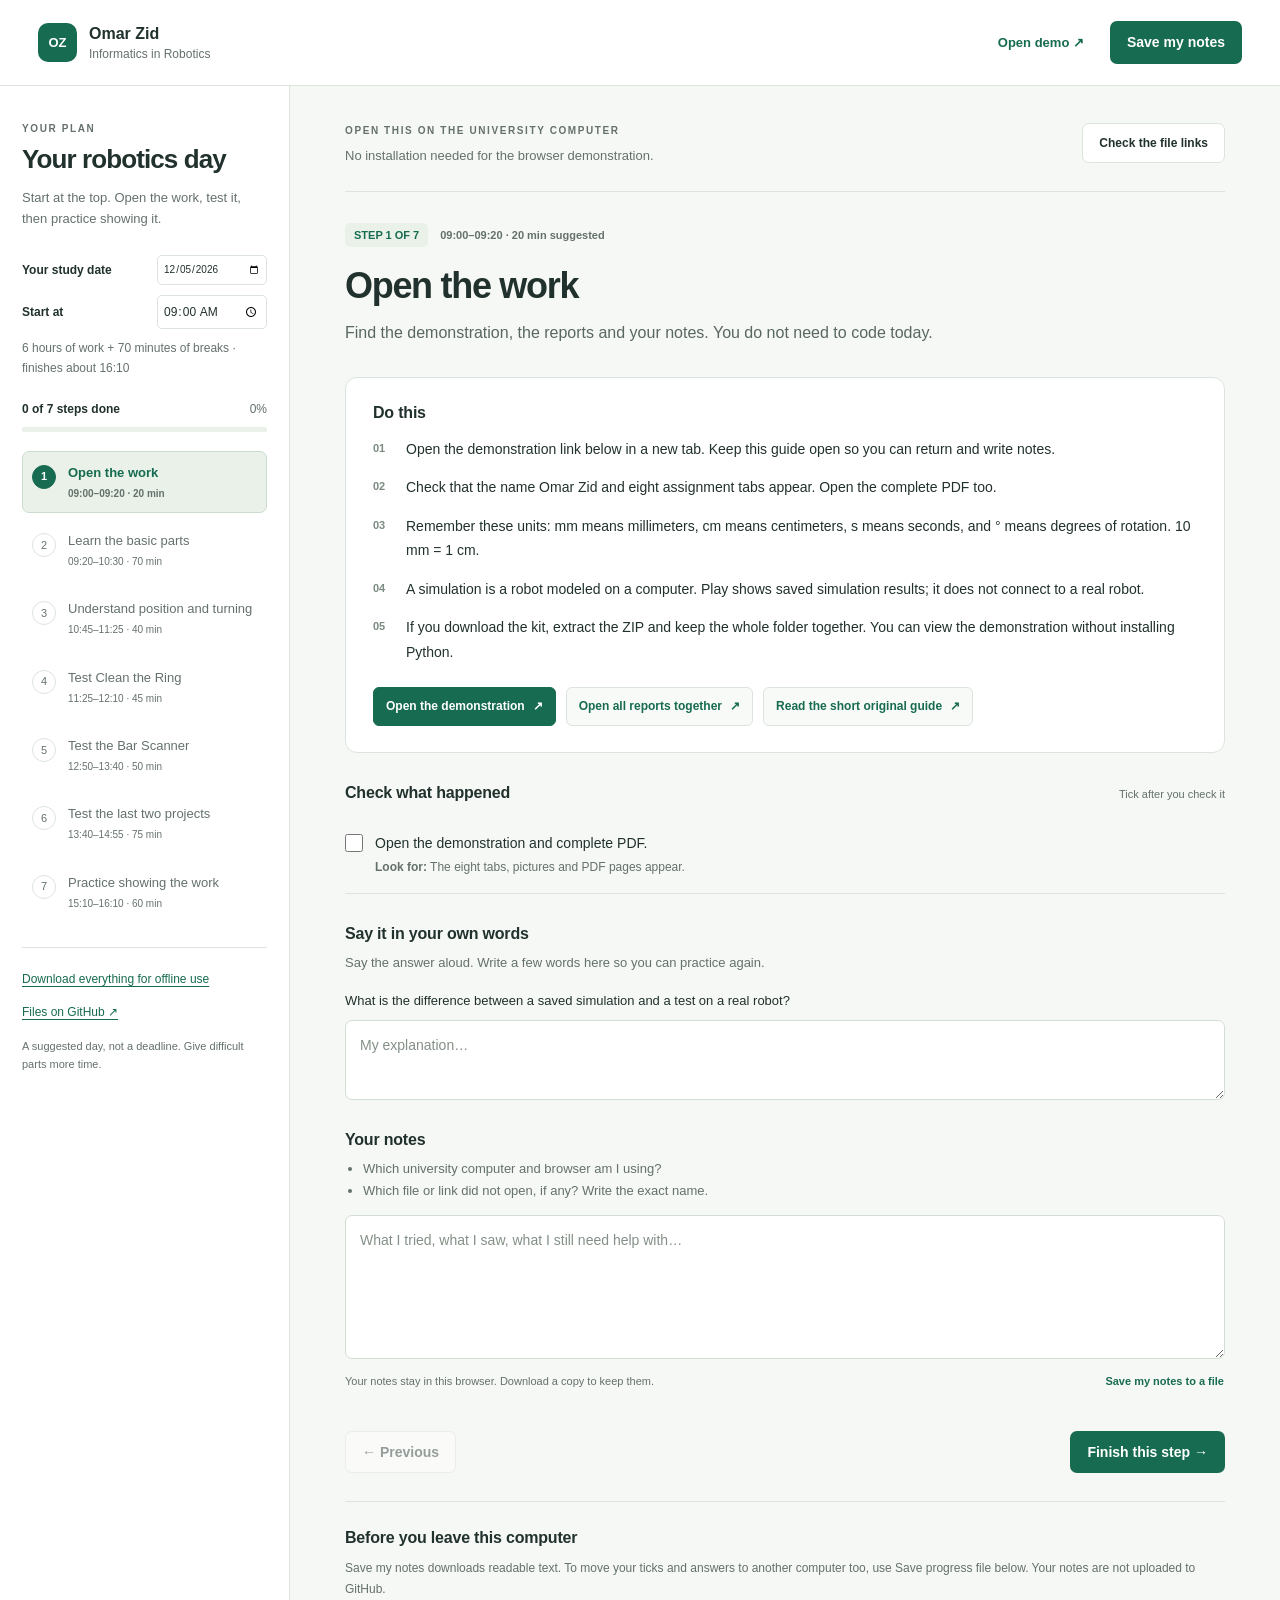
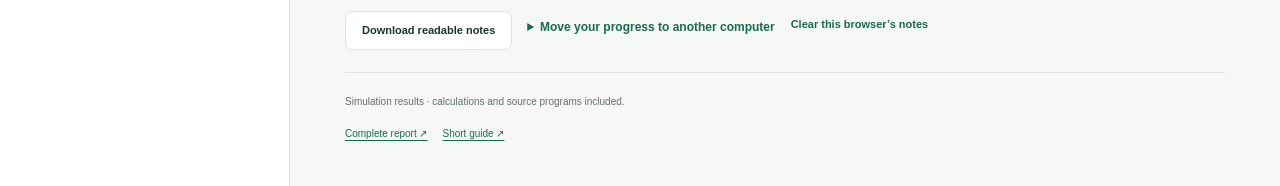
==== index.html @ d0250bc2 "Publish Omar Zid robotics day guide and verified coursework kit" ====
<!doctype html>
<html lang="en">
<head>
  <meta charset="utf-8">
  <meta name="viewport" content="width=device-width, initial-scale=1">
  <meta name="description" content="Omar Zid's simple university robotics walkthrough. Follow one study day, test the demonstrations, practice your explanation and download your notes.">
  <meta name="theme-color" content="#176b50">
  <link rel="icon" href="favicon.svg" type="image/svg+xml">
  <title>Omar Zid · Your robotics day</title>
  <link rel="stylesheet" href="styles.css">
  <script src="guide-content.js" defer></script>
  <script src="app.js" defer></script>
</head>
<body>
  <a class="skip" href="#step-title">Skip to the current step</a>
  <header class="topbar">
    <a class="identity" href="#start"><span class="brand-mark" aria-hidden="true">OZ</span><span><strong>Omar Zid</strong><small>Informatics in Robotics</small></span></a>
    <div class="top-actions"><a href="kit/Start_Here.html" target="_blank" rel="noopener">Open demo <span aria-hidden="true">↗</span></a><button type="button" id="export-top" class="primary">Save my notes</button></div>
  </header>
  <div class="workspace">
    <aside class="sidebar">
      <div class="sidebar-intro"><span class="eyebrow">Your plan</span><h1>Your robotics day</h1><p>Start at the top. Open the work, test it, then practice showing it.</p></div>
      <div class="day-settings"><label for="study-date">Your study date</label><input type="date" id="study-date"><label for="start-time">Start at</label><input type="time" id="start-time" value="09:00"><p id="day-duration">6 hours of work + 70 minutes of breaks</p></div>
      <div class="progress-summary"><div><strong id="step-count">0 of 7 steps done</strong><span id="percent">0%</span></div><progress id="progress" max="7" value="0" aria-label="Steps completed"></progress></div>
      <nav id="steps-nav" aria-label="One-day steps"></nav>
      <div class="sidebar-foot"><a href="downloads/Omar_Zid_University_Kit.zip" download>Download everything for offline use</a><a href="https://github.com/tsarumar/nxt" target="_blank" rel="noopener">Files on GitHub ↗</a><p>A suggested day, not a deadline. Give difficult parts more time.</p></div>
    </aside>
    <main id="main">
      <div class="welcome"><div><span class="eyebrow">Open this on the university computer</span><p>No installation needed for the browser demonstration.</p></div><button type="button" id="health-check" class="quiet">Check the file links</button></div>
      <p id="health-result" class="notice" role="status" hidden></p>
      <div class="step-meta"><span id="step-position"></span><span id="time-block"></span></div>
      <h2 id="step-title" tabindex="-1"></h2>
      <p id="step-goal" class="lead"></p>
      <section class="instructions" aria-labelledby="actions-title"><h3 id="actions-title">Do this</h3><ol id="actions-list"></ol><div id="step-links" class="resource-links"></div></section>
      <section class="checks-section" aria-labelledby="check-title"><div class="section-heading"><h3 id="check-title">Check what happened</h3><span>Tick after you check it</span></div><div id="step-checks"></div></section>
      <section class="explain-section" aria-labelledby="explain-title"><h3 id="explain-title">Say it in your own words</h3><p class="subtle">Say the answer aloud. Write a few words here so you can practice again.</p><div id="explain-fields"></div></section>
      <section class="notes-section" aria-labelledby="notes-title"><h3 id="notes-title">Your notes</h3><ul id="note-prompts" class="subtle"></ul><label class="sr-only" for="step-notes">Notes for this step</label><textarea id="step-notes" rows="5" placeholder="What I tried, what I saw, what I still need help with…"></textarea><div class="save-line"><span id="save-status" role="status">Your notes stay in this browser.</span><button type="button" id="export-step" class="text-button">Save my notes to a file</button></div></section>
      <section id="readiness" class="readiness" aria-labelledby="readiness-title" hidden><h3 id="readiness-title">Am I ready to show the computer work?</h3><div id="readiness-checks"></div><p id="readiness-result" class="readiness-result" role="status"></p><p id="readiness-note" class="subtle"></p><details><summary>If you also need a real NXT robot</summary><p>The website cannot test the physical robot. Work with your teacher on compiling the NXC programs, measuring and calibrating the build, checking the stopping controls, testing each task and saving real results. A real Bluetooth test needs two connected robots.</p><a href="kit/code/README.md" target="_blank" rel="noopener">Open the real-robot instructions ↗</a></details></section>
      <div id="break-note" class="break-note" hidden></div>
      <div class="step-footer"><button type="button" id="previous" class="quiet">← Previous</button><p id="finish-hint" role="status"></p><button type="button" id="finish-step" class="primary">Finish this step →</button></div>
      <section class="take-notes" aria-labelledby="take-notes-title"><h3 id="take-notes-title">Before you leave this computer</h3><p>Save my notes downloads readable text. To move your ticks and answers to another computer too, use Save progress file below. Your notes are not uploaded to GitHub.</p><div class="note-tools"><button type="button" id="export-bottom" class="quiet">Download readable notes</button><details><summary>Move your progress to another computer</summary><p>Save a progress file here, then load that file on the next computer.</p><div class="note-tools"><button type="button" id="backup" class="quiet">Save progress file</button><label class="file-button" for="restore">Load progress file<input id="restore" type="file" accept="application/json,.json"></label></div></details><button type="button" id="clear" class="text-button">Clear this browser’s notes</button></div></section>
      <footer class="page-footer"><span>Simulation results · calculations and source programs included.</span><a href="kit/Omar_Zid_Complete_Robotics.pdf" target="_blank" rel="noopener">Complete report ↗</a><a href="kit/00_READ_ME_FIRST.txt" target="_blank" rel="noopener">Short guide ↗</a></footer>
    </main>
  </div>
  <dialog id="clear-dialog"><form method="dialog"><h2>Clear the notes on this browser?</h2><p>Download your notes first if you want to keep them. Exported files will stay on your computer.</p><div class="dialog-buttons"><button value="cancel" class="quiet">Keep my notes</button><button value="clear" class="danger">Clear notes</button></div></form></dialog>
  <div id="toast" role="status" class="toast" hidden></div>
  <noscript>This walkthrough needs JavaScript. You can still <a href="kit/00_READ_ME_FIRST.txt">read the simple guide</a> or <a href="kit/Omar_Zid_Complete_Robotics.pdf">open the complete report</a>.</noscript>
</body>
</html>
---- styles.css ----
:root{font-family:Inter,"Segoe UI",Arial,sans-serif;color:#21312d;background:#f6f8f5;--green:#176b50;--ink:#21312d;--muted:#64716c;--border:#dce4dd;--paper:#fff;--pale:#e9f1e9;--radius:12px}*{box-sizing:border-box}body{margin:0}button,input,textarea{font:inherit}a{color:var(--green);text-underline-offset:3px}button,a,input,textarea,summary{touch-action:manipulation}button{cursor:pointer;border-radius:7px;border:1px solid transparent;padding:11px 16px;font-size:14px;font-weight:600;line-height:1.35}button:disabled{cursor:default;opacity:.45}button:hover:not(:disabled),.file-button:hover{filter:brightness(.96)}.primary{background:var(--green);color:white}.quiet{background:white;border-color:var(--border);color:var(--ink)}.text-button{color:var(--green);padding:5px 0;background:none;font-size:13px}.danger{background:#a13328;color:white}:focus-visible{outline:3px solid #67a68c;outline-offset:4px}.topbar{min-height:86px;display:flex;align-items:center;justify-content:space-between;padding:15px 38px;border-bottom:1px solid var(--border);background:white;gap:18px}.identity{display:flex;align-items:center;gap:12px;color:var(--ink);text-decoration:none}.identity strong{display:block;font-size:16px}.identity small{display:block;color:var(--muted);font-size:12px;margin-top:4px}.brand-mark{width:39px;height:39px;display:grid;place-items:center;background:var(--green);color:#fff;font-size:13px;font-weight:700;border-radius:10px}.top-actions{display:flex;gap:26px;align-items:center}.top-actions a{font-size:13px;text-decoration:none;font-weight:600}.workspace{display:grid;grid-template-columns:290px minmax(0,1fr);max-width:1560px;margin:auto}.sidebar{min-width:0;background:#fff;border-right:1px solid var(--border);padding:32px 22px;align-self:stretch}.eyebrow{text-transform:uppercase;font-size:10px;font-weight:700;letter-spacing:1.6px;color:var(--muted)}.sidebar-intro h1{font-size:26px;letter-spacing:-.9px;margin:9px 0 12px;line-height:1.15}.sidebar-intro p,.sidebar-foot p{font-size:13px;line-height:1.65;color:var(--muted);margin:0}.day-settings{display:grid;grid-template-columns:1fr 110px;gap:10px;align-items:center;margin:25px 0 24px;font-size:12px}.day-settings label{font-weight:600}.day-settings input{min-width:0;width:100%;border:1px solid var(--border);border-radius:5px;padding:7px 5px;color:var(--ink);background:white;font-size:12px}.day-settings input[type=date]{font-size:10px}.day-settings p{grid-column:1/-1;color:var(--muted);line-height:1.6;margin:0}.progress-summary{font-size:12px;margin-bottom:19px}.progress-summary>div{display:flex;justify-content:space-between;gap:10px}.progress-summary span{color:var(--muted)}progress{width:100%;height:5px;border:0;display:block;margin-top:11px;accent-color:var(--green);background:var(--pale);border-radius:9px}progress::-webkit-progress-bar{background:var(--pale);border-radius:9px}progress::-webkit-progress-value{background:var(--green);border-radius:9px}#steps-nav{display:grid;gap:6px}.step-nav{display:flex;text-align:left;gap:12px;align-items:flex-start;width:100%;padding:12px 9px;color:var(--muted);background:transparent;border:1px solid transparent;font-size:13px;font-weight:500}.step-nav .number{width:24px;height:24px;display:grid;place-items:center;flex:none;font-size:11px;border:1px solid var(--border);border-radius:50%;margin-top:1px}.step-nav .label{display:block;line-height:1.45}.step-nav .duration{display:block;font-size:10px;margin-top:4px;color:var(--muted)}.step-nav.active{background:var(--pale);border-color:#cbdccf;color:var(--green);font-weight:650}.step-nav.active .number{background:var(--green);color:white;border-color:var(--green)}.step-nav.done .number{background:var(--green);color:#fff;border-color:var(--green)}.sidebar-foot{border-top:1px solid var(--border);margin-top:24px;padding-top:22px;display:grid;gap:14px}.sidebar-foot a{font-size:12px;line-height:1.6}.sidebar-foot p{font-size:11px}main{min-width:0;padding:34px 55px 24px;max-width:1100px;width:100%}.welcome{display:flex;justify-content:space-between;gap:18px;align-items:center;padding-bottom:25px;border-bottom:1px solid var(--border);margin-bottom:31px}.welcome p{font-size:13px;color:var(--muted);line-height:1.5;margin:8px 0 0}.welcome button{font-size:12px;white-space:nowrap}.step-meta{display:flex;gap:12px;align-items:center;flex-wrap:wrap;font-size:11px;color:var(--muted);font-weight:650}.step-meta span:first-child{background:var(--pale);padding:6px 9px;border-radius:5px;color:var(--green)}h2{font-size:36px;letter-spacing:-1.3px;line-height:1.16;font-weight:650;margin:18px 0 14px}h3{font-size:16px;letter-spacing:-.2px;margin:0 0 15px}.lead{font-size:16px;line-height:1.65;color:#58675f;margin:0 0 30px;max-width:720px}.instructions{border:1px solid var(--border);background:white;border-radius:var(--radius);padding:26px 27px}.instructions ol{padding:0;margin:0;list-style:none;counter-reset:actions}.instructions li{position:relative;padding-left:33px;counter-increment:actions;font-size:14px;line-height:1.75;margin:0 0 14px}.instructions li:before{content:counter(actions,decimal-leading-zero);position:absolute;left:0;top:2px;color:#7b8b80;font-size:11px;font-weight:650}.resource-links{display:flex;flex-wrap:wrap;gap:10px;margin-top:23px}.resource-links a{font-size:12px;line-height:1.4;display:inline-flex;gap:8px;align-items:center;padding:10px 12px;border:1px solid var(--border);border-radius:6px;text-decoration:none;background:#f8faf7;font-weight:600}.resource-links a:first-child{background:var(--green);color:#fff;border-color:var(--green)}.checks-section,.explain-section,.notes-section,.readiness{margin-top:31px}.section-heading{display:flex;justify-content:space-between;gap:16px;align-items:baseline}.section-heading span{font-size:11px;color:var(--muted)}.check-row{display:flex;align-items:flex-start;gap:12px;border-bottom:1px solid var(--border);padding:15px 0}.check-row input{width:18px;height:18px;margin:2px 0 0;accent-color:var(--green);flex:none;cursor:pointer}.check-row label{cursor:pointer;font-size:14px;line-height:1.6;display:block}.expected{display:block;font-size:12px;color:var(--muted);line-height:1.65;margin-top:4px}.subtle{font-size:13px;line-height:1.7;color:var(--muted)}.explain-section>.subtle{margin-top:-6px}.answer-field{display:block;margin-top:17px}.answer-field>span{font-size:13px;display:block;line-height:1.6;margin-bottom:8px}textarea{width:100%;display:block;border:1px solid #d3ded5;background:white;border-radius:7px;padding:13px 14px;line-height:1.65;font-size:14px;color:var(--ink);resize:vertical;min-height:80px}textarea::placeholder{color:#849087}.notes-section ul{padding-left:18px;margin-top:-6px}.save-line{display:flex;justify-content:space-between;gap:15px;align-items:center;margin-top:9px;font-size:11px;color:var(--muted)}.save-line button{font-size:11px;flex:none}.readiness{border:1px solid #bbd4bf;border-radius:var(--radius);padding:24px;background:#f1f7ed}.readiness-result{font-size:14px;font-weight:650;line-height:1.7;color:var(--green);margin-bottom:0}.readiness details{font-size:13px;line-height:1.7}details summary{font-size:12px;cursor:pointer;color:var(--green);font-weight:600;line-height:1.6}details p{font-size:12px;line-height:1.7;color:var(--muted)}.break-note{padding:18px 20px;margin-top:28px;border-left:3px solid #87a58d;background:#edf2e9;font-size:13px;line-height:1.65;color:#4b6151}.break-note strong{display:block;font-size:12px;margin-bottom:3px}.step-footer{display:flex;justify-content:space-between;gap:18px;align-items:center;padding:28px 0;margin-top:8px;border-bottom:1px solid var(--border)}.step-footer p{font-size:11px;color:var(--muted);line-height:1.55;max-width:240px;margin:0}.step-footer button{flex:none}.take-notes{padding:27px 0 22px}.take-notes>p{font-size:12px;line-height:1.7;color:var(--muted);margin-top:-4px}.note-tools{display:flex;gap:15px;align-items:flex-start;flex-wrap:wrap}.note-tools button{font-size:11px}.note-tools details{padding:7px 0}.note-tools details .note-tools{padding:8px 0 0}.file-button{display:inline-block;padding:9px 12px;background:#fff;border:1px solid var(--border);border-radius:6px;cursor:pointer;font-size:11px;font-weight:600;line-height:1.5}.file-button input{display:block;margin-top:8px;max-width:230px;font-size:11px}.page-footer{font-size:10px;line-height:1.7;color:var(--muted);display:flex;gap:15px;flex-wrap:wrap;padding:20px 0;border-top:1px solid var(--border)}.page-footer span{flex-basis:100%}.notice{padding:13px 15px;margin:-15px 0 25px;border-radius:6px;background:#e9f2e8;font-size:12px;line-height:1.7}.toast{position:fixed;bottom:24px;right:24px;max-width:440px;padding:15px 21px;background:#203e31;color:white;border-radius:9px;box-shadow:0 4px 24px #14352024;font-size:13px;z-index:100;line-height:1.5}dialog{border:1px solid var(--border);border-radius:14px;padding:28px;max-width:460px;width:calc(100% - 40px);color:var(--ink)}dialog::backdrop{background:#17332766}dialog h2{font-size:24px;margin:0 0 15px}dialog p{font-size:14px;line-height:1.7;color:var(--muted)}.dialog-buttons{display:flex;gap:12px;justify-content:flex-end;margin-top:24px}.sr-only{position:absolute;width:1px;height:1px;padding:0;margin:-1px;overflow:hidden;clip:rect(0,0,0,0);white-space:nowrap;border:0}.skip{position:fixed;top:8px;left:8px;z-index:200;background:white;padding:12px;transform:translateY(-200%)}.skip:focus{transform:none}[hidden]{display:none!important}@media(min-width:1400px){main{padding-left:65px;padding-right:65px}}@media(max-width:1000px){.workspace{grid-template-columns:250px minmax(0,1fr)}.sidebar{padding:28px 15px}main{padding:30px 28px}.sidebar-intro h1{font-size:24px}.topbar{padding:15px 25px}h2{font-size:31px}.step-footer{flex-wrap:wrap}.step-footer p{order:3;max-width:none;width:100%}}@media(max-width:760px){.topbar{padding:14px 18px;min-height:75px}.top-actions{gap:14px}.top-actions .primary{font-size:12px;padding:10px 12px}.identity small{font-size:10px}.identity strong{font-size:14px}.brand-mark{width:33px;height:33px}.top-actions a{font-size:12px}.workspace{display:block}.sidebar{border-right:0;border-bottom:1px solid var(--border);padding:21px 18px 15px}.sidebar-intro{display:none}.day-settings{margin:0 0 17px;display:flex;flex-wrap:wrap;gap:9px 12px}.day-settings input{width:112px}.day-settings input[type=time]{width:85px}.day-settings p{font-size:11px;flex-basis:100%;margin:2px 0 0}.progress-summary{margin-bottom:15px}#steps-nav{display:flex;gap:7px;overflow:auto;scrollbar-width:thin;padding-bottom:8px}.step-nav{flex:none;width:192px;padding:11px 10px}.step-nav .duration{display:none}.step-nav .label{font-size:12px}.sidebar-foot{display:none}main{padding:25px 18px}.welcome{align-items:flex-start;margin-bottom:26px;padding-bottom:22px;gap:12px}.welcome button{font-size:10px;padding:9px 10px;white-space:normal;max-width:100px}.welcome .eyebrow{font-size:9px}.welcome p{font-size:12px;margin-top:6px}h2{font-size:29px;letter-spacing:-1px}.lead{font-size:14px;line-height:1.75;margin-bottom:24px}.instructions{padding:21px 18px}.instructions li{font-size:13px;padding-left:28px}.resource-links{display:grid;grid-template-columns:1fr}.resource-links a{justify-content:space-between}.section-heading{display:block}.section-heading span{display:block;font-size:10px;margin-top:-8px;margin-bottom:6px}.check-row label{font-size:13px}.expected{font-size:11px}.save-line{align-items:flex-start;flex-wrap:wrap;gap:5px}.readiness{padding:20px 17px}.step-footer{gap:12px}.step-footer button{font-size:12px;padding:11px 13px}.toast{left:18px;right:18px;bottom:18px;max-width:none}.note-tools{gap:12px}.page-footer{padding-bottom:15px}.step-nav.active{scroll-margin:18px}}@media(max-width:370px){.top-actions a{display:none}.topbar{gap:8px}.day-settings label{font-size:11px}.day-settings input{width:105px}.day-settings{gap:8px}.instructions{padding:20px 15px}}@media(prefers-reduced-motion:reduce){*{scroll-behavior:auto!important}}@media print{.topbar,.sidebar,.welcome,.step-footer,.take-notes,.page-footer,button{display:none!important}.workspace{display:block}main{padding:0;max-width:none}body{background:#fff}textarea{border:0;min-height:0;field-sizing:content}.instructions{border:0;padding:0}section{break-inside:avoid}a{color:#000}}
@media(max-width:760px){.day-settings{display:grid;grid-template-columns:92px minmax(0,1fr);gap:9px 12px}.day-settings input{width:150px;max-width:100%}.day-settings input[type=time]{width:85px}.day-settings p{grid-column:1/-1}}
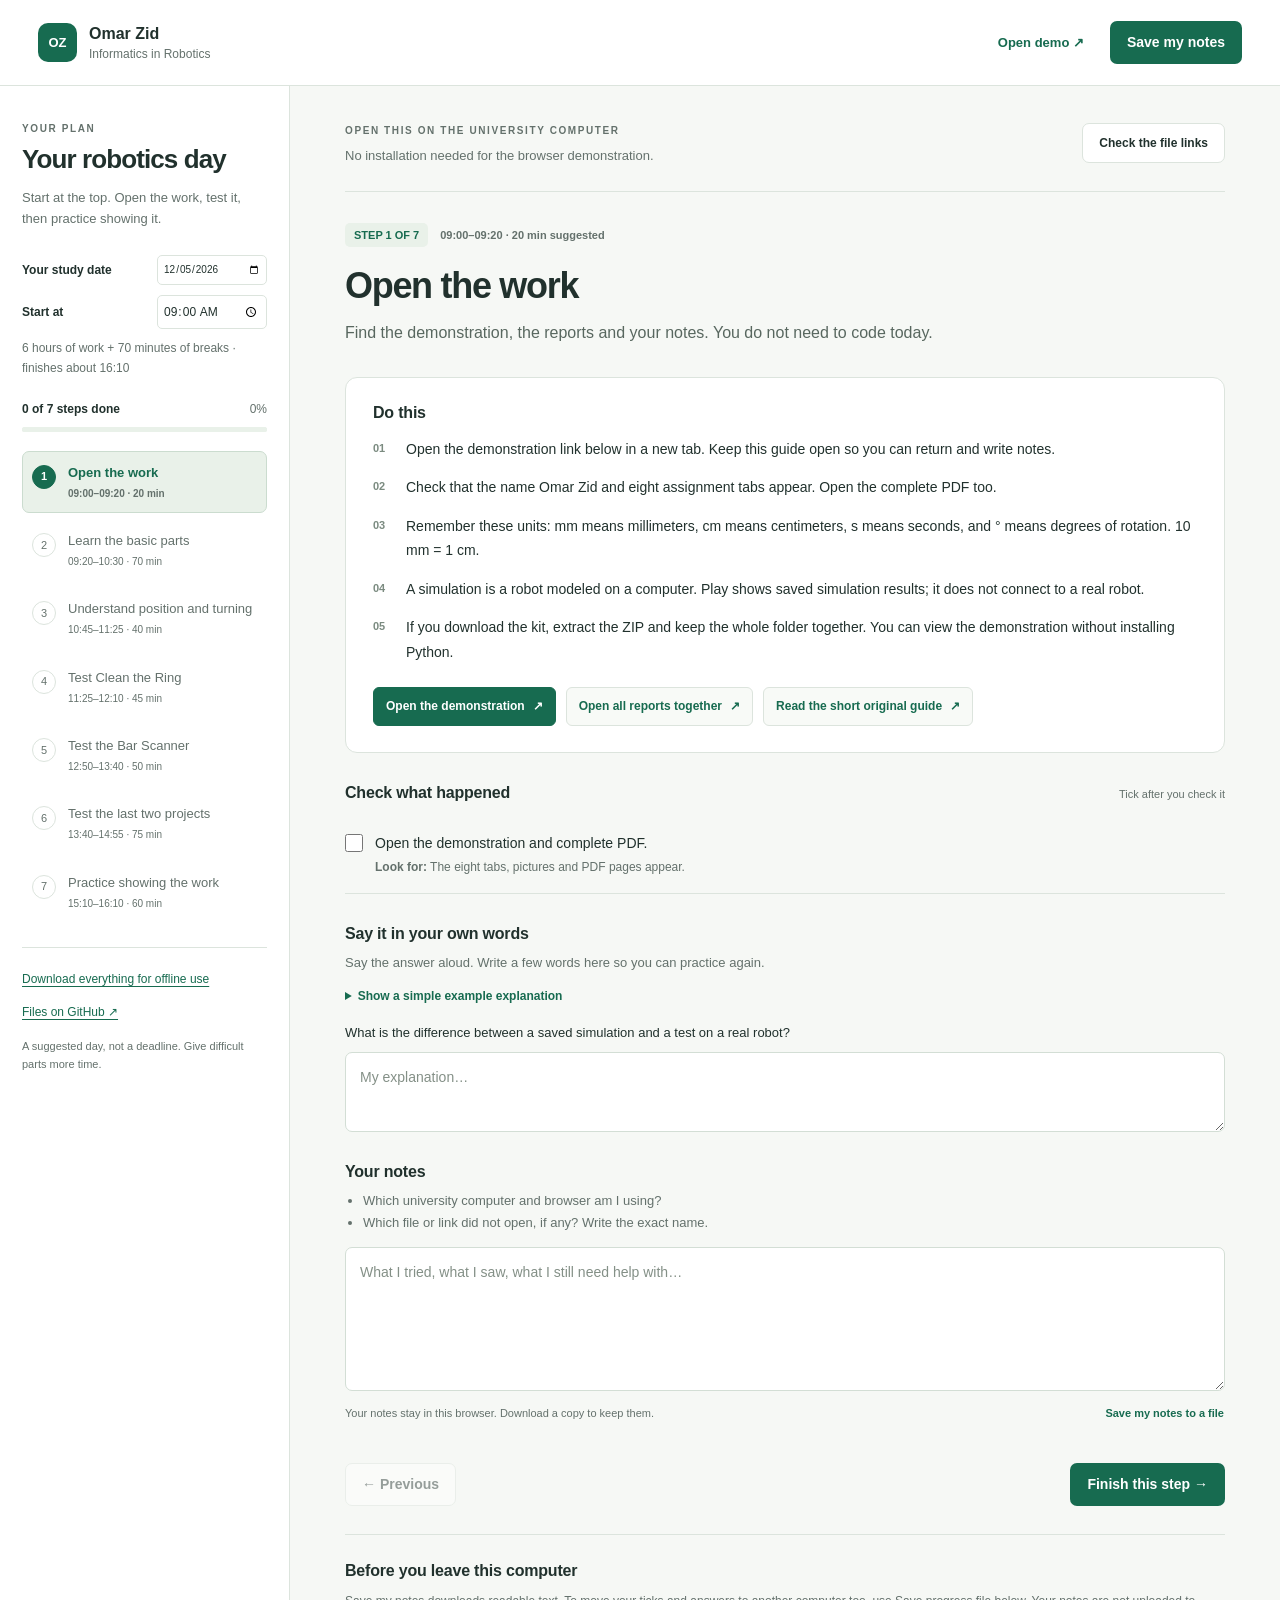
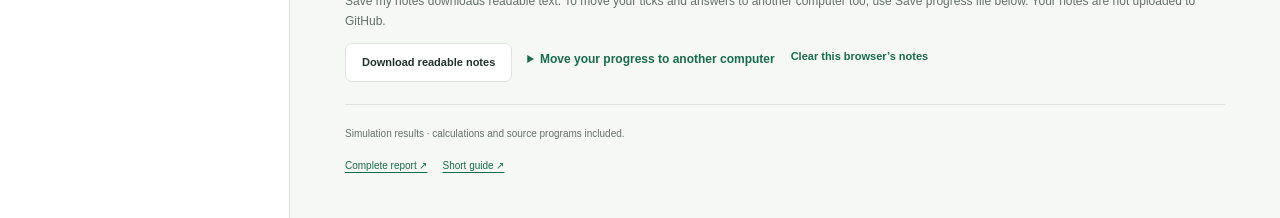
==== commit 1e069c40: "Add simple explanation examples and refresh the offline study kit" ====
--- a/index.html
+++ b/index.html
@@ -33,7 +33,7 @@
       <p id="step-goal" class="lead"></p>
       <section class="instructions" aria-labelledby="actions-title"><h3 id="actions-title">Do this</h3><ol id="actions-list"></ol><div id="step-links" class="resource-links"></div></section>
       <section class="checks-section" aria-labelledby="check-title"><div class="section-heading"><h3 id="check-title">Check what happened</h3><span>Tick after you check it</span></div><div id="step-checks"></div></section>
-      <section class="explain-section" aria-labelledby="explain-title"><h3 id="explain-title">Say it in your own words</h3><p class="subtle">Say the answer aloud. Write a few words here so you can practice again.</p><div id="explain-fields"></div></section>
+      <section class="explain-section" aria-labelledby="explain-title"><h3 id="explain-title">Say it in your own words</h3><p class="subtle">Say the answer aloud. Write a few words here so you can practice again.</p><details id="explain-example" hidden><summary>Show a simple example explanation</summary><p id="example-text"></p><p>Read it, close it, then try explaining the idea yourself.</p></details><div id="explain-fields"></div></section>
       <section class="notes-section" aria-labelledby="notes-title"><h3 id="notes-title">Your notes</h3><ul id="note-prompts" class="subtle"></ul><label class="sr-only" for="step-notes">Notes for this step</label><textarea id="step-notes" rows="5" placeholder="What I tried, what I saw, what I still need help with…"></textarea><div class="save-line"><span id="save-status" role="status">Your notes stay in this browser.</span><button type="button" id="export-step" class="text-button">Save my notes to a file</button></div></section>
       <section id="readiness" class="readiness" aria-labelledby="readiness-title" hidden><h3 id="readiness-title">Am I ready to show the computer work?</h3><div id="readiness-checks"></div><p id="readiness-result" class="readiness-result" role="status"></p><p id="readiness-note" class="subtle"></p><details><summary>If you also need a real NXT robot</summary><p>The website cannot test the physical robot. Work with your teacher on compiling the NXC programs, measuring and calibrating the build, checking the stopping controls, testing each task and saving real results. A real Bluetooth test needs two connected robots.</p><a href="kit/code/README.md" target="_blank" rel="noopener">Open the real-robot instructions ↗</a></details></section>
       <div id="break-note" class="break-note" hidden></div>
